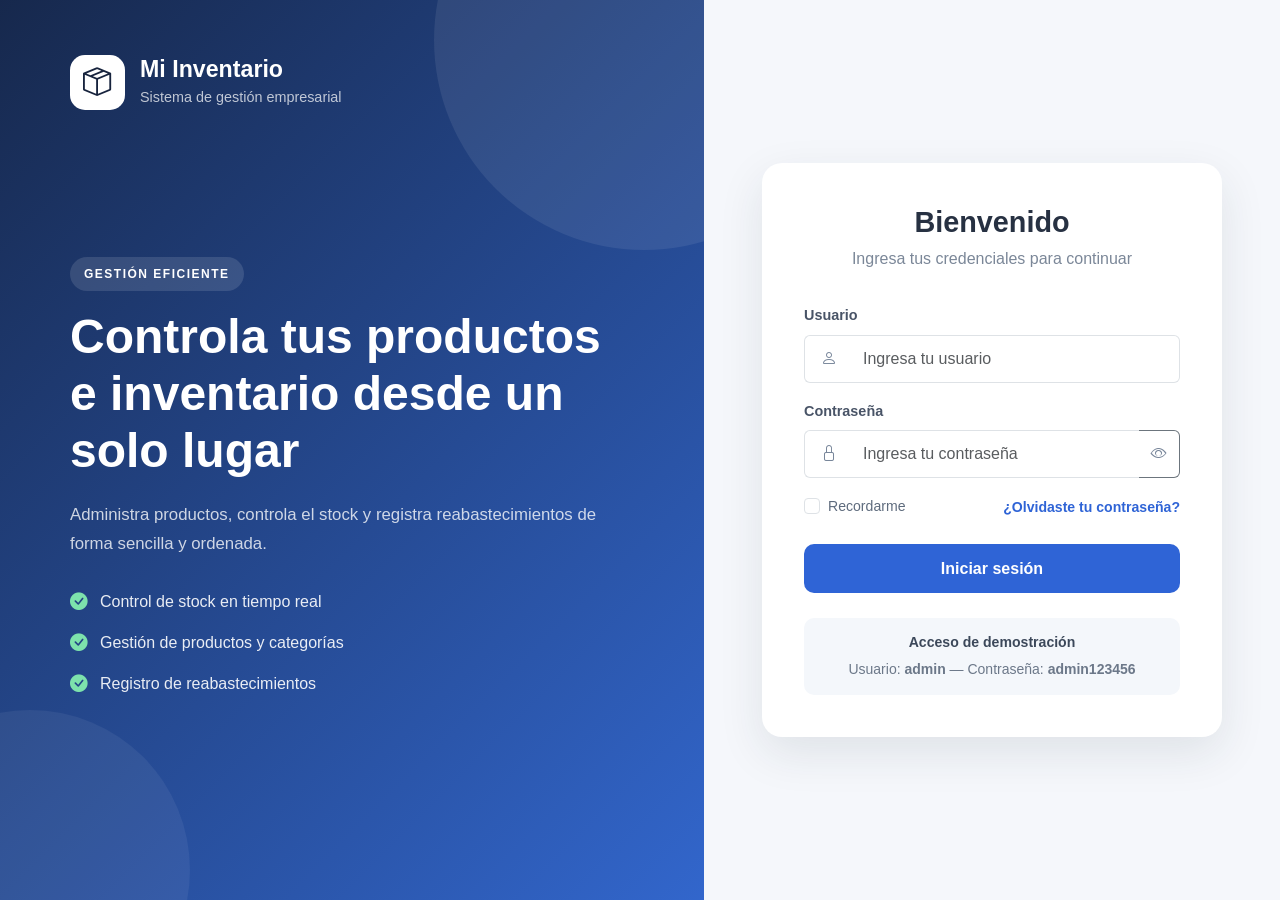
==== index.html @ 978de417 "ERP" ====
<!DOCTYPE html>
<html lang="es">
<head>
    <meta charset="UTF-8">

    <meta
        name="viewport"
        content="width=device-width, initial-scale=1.0"
    >

    <title>Iniciar sesión</title>

    <!-- Bootstrap -->
    <link
        href="https://cdn.jsdelivr.net/npm/bootstrap@5.3.3/dist/css/bootstrap.min.css"
        rel="stylesheet"
    >

    <!-- Bootstrap Icons -->
    <link
        href="https://cdn.jsdelivr.net/npm/bootstrap-icons@1.11.3/font/bootstrap-icons.min.css"
        rel="stylesheet"
    >

    <!-- CSS propio -->
    <link rel="stylesheet" href="index.css">
</head>

<body>

<main class="login-container">

    <div class="login-wrapper">

        <!-- Sección izquierda -->
        <section class="login-info">

            <div class="login-info-content">

                <div class="brand-container">
                    <div class="brand-icon">
                        <i class="bi bi-box-seam"></i>
                    </div>

                    <div>
                        <h2 class="brand-title">
                            Mi Inventario
                        </h2>

                        <p class="brand-subtitle">
                            Sistema de gestión empresarial
                        </p>
                    </div>
                </div>

                <div class="welcome-content">
                    <span class="welcome-label">
                        GESTIÓN EFICIENTE
                    </span>

                    <h1>
                        Controla tus productos e inventario desde un solo lugar
                    </h1>

                    <p>
                        Administra productos, controla el stock y registra
                        reabastecimientos de forma sencilla y ordenada.
                    </p>

                    <div class="feature-list">

                        <div class="feature-item">
                            <i class="bi bi-check-circle-fill"></i>

                            <span>
                                Control de stock en tiempo real
                            </span>
                        </div>

                        <div class="feature-item">
                            <i class="bi bi-check-circle-fill"></i>

                            <span>
                                Gestión de productos y categorías
                            </span>
                        </div>

                        <div class="feature-item">
                            <i class="bi bi-check-circle-fill"></i>

                            <span>
                                Registro de reabastecimientos
                            </span>
                        </div>

                    </div>
                </div>

            </div>

        </section>

        <!-- Sección derecha -->
        <section class="login-form-section">

            <div class="login-card">

                <div class="login-header">

                    <div class="login-mobile-logo">
                        <i class="bi bi-box-seam"></i>
                    </div>

                    <h3>
                        Bienvenido
                    </h3>

                    <p>
                        Ingresa tus credenciales para continuar
                    </p>

                </div>

                <form id="formLogin" novalidate onsubmit="login(event)">

                    <!-- Usuario -->
                    <div class="mb-3">

                        <label
                            for="usuario"
                            class="form-label"
                        >
                            Usuario
                        </label>

                        <div class="input-group login-input-group">

                            <span class="input-group-text">
                                <i class="bi bi-person"></i>
                            </span>

                            <input
                                type="text"
                                id="usuario"
                                class="form-control"
                                placeholder="Ingresa tu usuario"
                                autocomplete="username"
                                required
                            >

                        </div>

                        <div
                            class="invalid-feedback"
                            id="errorUsuario"
                        >
                            Debes ingresar tu usuario.
                        </div>

                    </div>

                    <!-- Contraseña -->
                    <div class="mb-3">

                        <label
                            for="password"
                            class="form-label"
                        >
                            Contraseña
                        </label>

                        <div class="input-group login-input-group">

                            <span class="input-group-text">
                                <i class="bi bi-lock"></i>
                            </span>

                            <input
                                type="password"
                                id="password"
                                class="form-control"
                                placeholder="Ingresa tu contraseña"
                                autocomplete="current-password"
                                required
                            >

                            <button
                                type="button"
                                class="btn btn-outline-secondary btn-password"
                                id="btnMostrarPassword"
                                aria-label="Mostrar contraseña"
                            >
                                <i
                                    class="bi bi-eye"
                                    id="iconoPassword"
                                ></i>
                            </button>

                        </div>

                        <div
                            class="invalid-feedback"
                            id="errorPassword"
                        >
                            Debes ingresar tu contraseña.
                        </div>

                    </div>

                    <!-- Opciones -->
                    <div class="d-flex justify-content-between align-items-center mb-4">

                        <div class="form-check">

                            <input
                                class="form-check-input"
                                type="checkbox"
                                id="recordarme"
                            >

                            <label
                                class="form-check-label"
                                for="recordarme"
                            >
                                Recordarme
                            </label>

                        </div>

                        <a href="#" class="forgot-link">
                            ¿Olvidaste tu contraseña?
                        </a>

                    </div>

                    <!-- Mensaje -->
                    <div
                        id="mensajeLogin"
                        class="alert d-none"
                        role="alert"
                    ></div>

                    <!-- Botón login -->
                    <button
                        type="submit"
                        class="btn btn-primary w-100 btn-login"
                        id="btnLogin"
                    >
                        <span id="textoBoton">
                            Iniciar sesión
                        </span>

                        <span
                            id="spinnerLogin"
                            class="spinner-border spinner-border-sm ms-2 d-none"
                            role="status"
                        ></span>
                    </button>

                </form>

                <div class="demo-access">
                    <p class="mb-1">
                        Acceso de demostración
                    </p>

                    <small>
                        Usuario:
                        <strong>admin</strong>
                        —
                        Contraseña:
                        <strong>admin123456</strong>
                    </small>
                </div>

            </div>

        </section>

    </div>

</main>

<!-- Toast -->
<div class="toast-container position-fixed bottom-0 end-0 p-3">

    <div
        id="toastLogin"
        class="toast align-items-center text-bg-success border-0"
        role="alert"
    >
        <div class="d-flex">

            <div
                class="toast-body"
                id="textoToast"
            >
                Inicio de sesión correcto.
            </div>

            <button
                type="button"
                class="btn-close btn-close-white me-2 m-auto"
                data-bs-dismiss="toast"
            ></button>

        </div>
    </div>

</div>

<script src="https://cdn.jsdelivr.net/npm/bootstrap@5.3.3/dist/js/bootstrap.bundle.min.js"></script>
<script src="index.js"></script>
<script src="js/config.js"></script>

</body>
</html>
---- index.css ----
* {
    box-sizing: border-box;
}

body {
    margin: 0;
    min-height: 100vh;
    font-family: Arial, Helvetica, sans-serif;
    background-color: #f4f7fb;
    color: #273142;
}

.login-container {
    min-height: 100vh;
}

.login-wrapper {
    display: grid;
    grid-template-columns: 1.1fr 0.9fr;
    min-height: 100vh;
}

/* Sección izquierda */

.login-info {
    position: relative;
    overflow: hidden;
    padding: 55px 70px;
    color: white;
    background:
        linear-gradient(
            135deg,
            rgba(18, 36, 73, 0.98),
            rgba(38, 93, 201, 0.94)
        );
}

.login-info::before {
    content: "";
    position: absolute;
    width: 420px;
    height: 420px;
    top: -170px;
    right: -150px;
    border-radius: 50%;
    background-color: rgba(255, 255, 255, 0.08);
}

.login-info::after {
    content: "";
    position: absolute;
    width: 320px;
    height: 320px;
    left: -130px;
    bottom: -130px;
    border-radius: 50%;
    background-color: rgba(255, 255, 255, 0.06);
}

.login-info-content {
    position: relative;
    z-index: 2;
    min-height: calc(100vh - 110px);
    display: flex;
    flex-direction: column;
}

.brand-container {
    display: flex;
    align-items: center;
    gap: 15px;
}

.brand-icon {
    width: 55px;
    height: 55px;
    display: flex;
    align-items: center;
    justify-content: center;
    border-radius: 15px;
    font-size: 1.8rem;
    color: #17233d;
    background-color: white;
}

.brand-title {
    margin: 0;
    font-size: 1.45rem;
    font-weight: 700;
}

.brand-subtitle {
    margin: 3px 0 0;
    color: rgba(255, 255, 255, 0.72);
    font-size: 0.9rem;
}

.welcome-content {
    max-width: 650px;
    margin: auto 0;
}

.welcome-label {
    display: inline-block;
    margin-bottom: 18px;
    padding: 8px 14px;
    border-radius: 20px;
    font-size: 0.75rem;
    font-weight: 700;
    letter-spacing: 1.5px;
    background-color: rgba(255, 255, 255, 0.12);
}

.welcome-content h1 {
    max-width: 600px;
    margin-bottom: 22px;
    font-size: 3rem;
    line-height: 1.18;
    font-weight: 700;
}

.welcome-content > p {
    max-width: 570px;
    margin-bottom: 30px;
    color: rgba(255, 255, 255, 0.78);
    font-size: 1.05rem;
    line-height: 1.7;
}

.feature-list {
    display: flex;
    flex-direction: column;
    gap: 15px;
}

.feature-item {
    display: flex;
    align-items: center;
    gap: 12px;
    color: rgba(255, 255, 255, 0.9);
}

.feature-item i {
    color: #7de2ac;
    font-size: 1.1rem;
}

/* Sección derecha */

.login-form-section {
    display: flex;
    align-items: center;
    justify-content: center;
    padding: 40px;
    background-color: #f5f7fb;
}

.login-card {
    width: 100%;
    max-width: 460px;
    padding: 42px;
    border-radius: 20px;
    background-color: white;
    box-shadow: 0 16px 45px rgba(31, 45, 61, 0.1);
}

.login-header {
    margin-bottom: 32px;
    text-align: center;
}

.login-header h3 {
    margin-bottom: 8px;
    font-size: 1.8rem;
    font-weight: 700;
}

.login-header p {
    margin: 0;
    color: #7b8798;
}

.login-mobile-logo {
    display: none;
    width: 55px;
    height: 55px;
    margin: 0 auto 18px;
    align-items: center;
    justify-content: center;
    border-radius: 15px;
    color: white;
    font-size: 1.7rem;
    background-color: #2f64d6;
}

.form-label {
    margin-bottom: 8px;
    color: #495467;
    font-size: 0.9rem;
    font-weight: 600;
}

.login-input-group .input-group-text {
    min-width: 48px;
    justify-content: center;
    border-right: none;
    color: #78869a;
    background-color: white;
}

.login-input-group .form-control {
    min-height: 48px;
    border-left: none;
    box-shadow: none;
}

.login-input-group .form-control:focus {
    border-color: #dee2e6;
}

.login-input-group:focus-within .input-group-text,
.login-input-group:focus-within .form-control,
.login-input-group:focus-within .btn-password {
    border-color: #2f64d6;
}

.btn-password {
    border-left: none;
    color: #78869a;
    background-color: white;
}

.btn-password:hover,
.btn-password:focus {
    color: #2f64d6;
    background-color: white;
}

.form-check-label {
    color: #5e6b7d;
    font-size: 0.88rem;
}

.forgot-link {
    color: #2f64d6;
    font-size: 0.88rem;
    font-weight: 600;
    text-decoration: none;
}

.forgot-link:hover {
    text-decoration: underline;
}

.btn-login {
    min-height: 49px;
    border: none;
    border-radius: 10px;
    font-weight: 600;
    background-color: #2f64d6;
}

.btn-login:hover {
    background-color: #2453b8;
}

.demo-access {
    margin-top: 25px;
    padding: 14px;
    border-radius: 10px;
    text-align: center;
    color: #6c7889;
    background-color: #f4f7fb;
}

.demo-access p {
    color: #3c485a;
    font-size: 0.88rem;
    font-weight: 600;
}

/* Validaciones */

.invalid-feedback {
    display: none;
    margin-top: 6px;
}

.campo-invalido + .invalid-feedback {
    display: block;
}

.input-group.campo-invalido .input-group-text,
.input-group.campo-invalido .form-control,
.input-group.campo-invalido .btn-password {
    border-color: #dc3545;
}

/* Responsive */

@media (max-width: 991px) {
    .login-wrapper {
        grid-template-columns: 1fr;
    }

    .login-info {
        display: none;
    }

    .login-form-section {
        min-height: 100vh;
        padding: 25px;
    }

    .login-mobile-logo {
        display: flex;
    }
}

@media (max-width: 576px) {
    .login-form-section {
        padding: 15px;
    }

    .login-card {
        padding: 28px 22px;
        border-radius: 16px;
    }

    .login-header h3 {
        font-size: 1.55rem;
    }

    .forgot-link,
    .form-check-label {
        font-size: 0.8rem;
    }
}
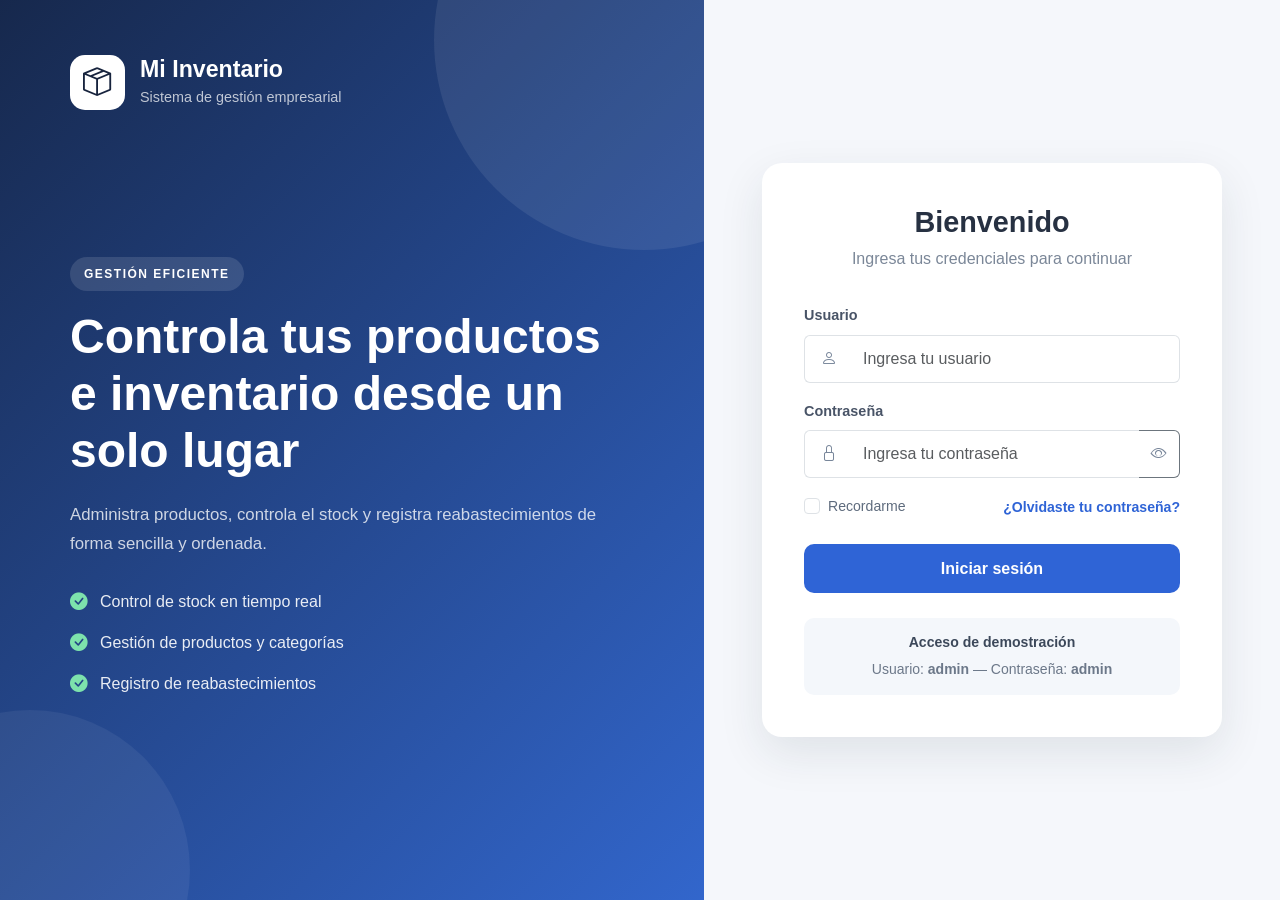
==== commit be882b55: "correccion de admin admin" ====
--- a/index.html
+++ b/index.html
@@ -269,7 +269,7 @@
                         <strong>admin</strong>
                         —
                         Contraseña:
-                        <strong>admin123456</strong>
+                        <strong>admin</strong>
                     </small>
                 </div>
 
